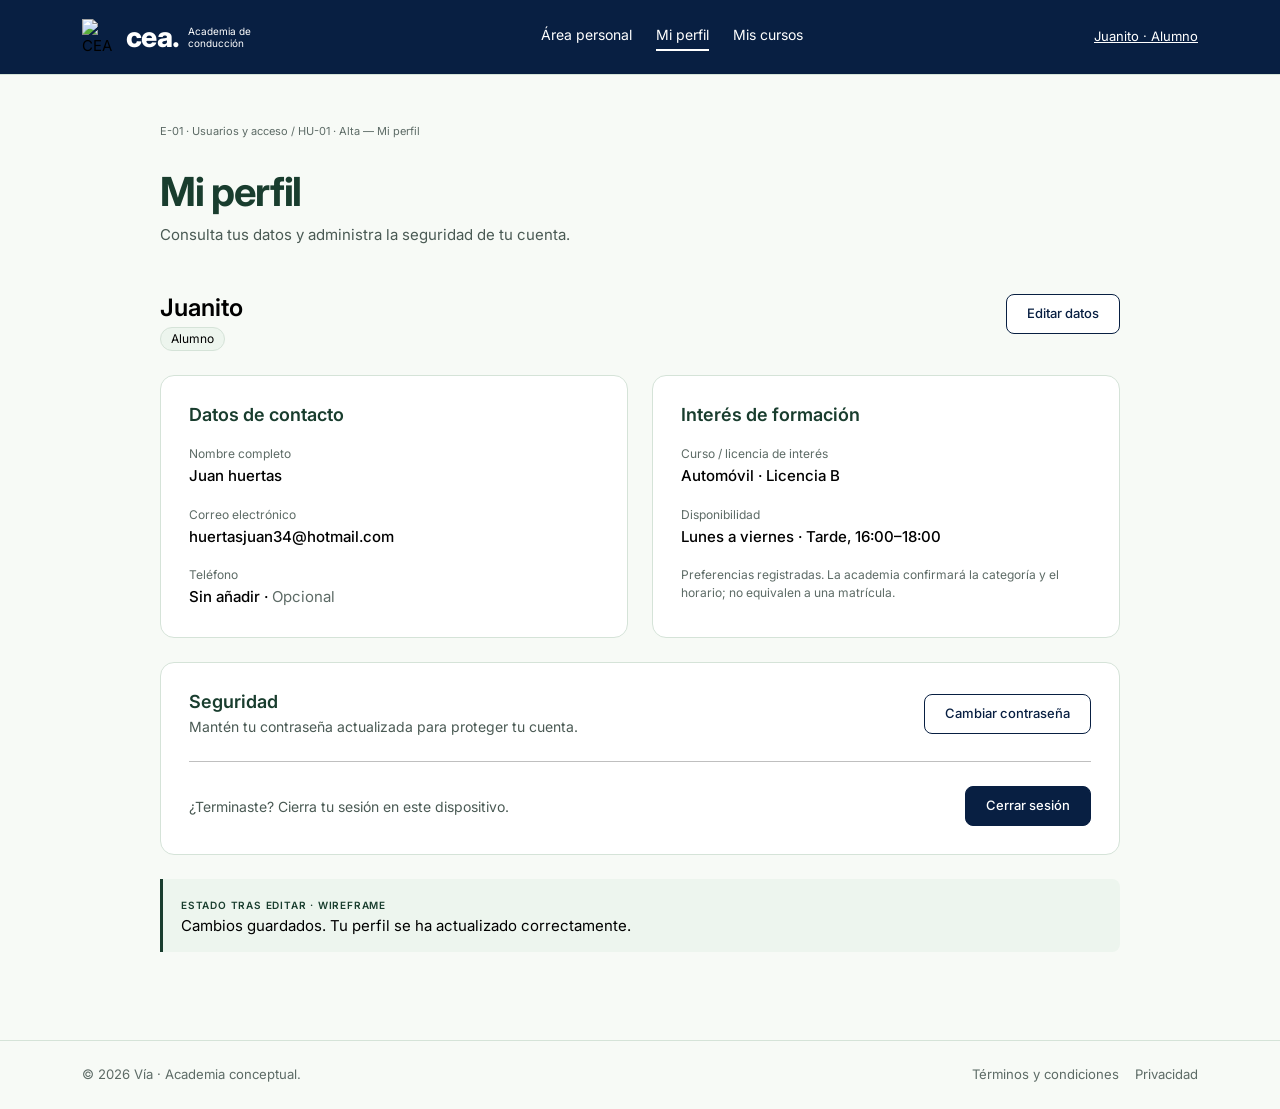
==== pages/perfil.html @ c1e8e7cd "se hizo code de mi perfil con los colores predeterminado commit" ====
<!DOCTYPE html>
<html lang="es">
<head>
  <meta charset="UTF-8">
  <meta name="viewport" content="width=device-width, initial-scale=1.0">
  <title>Mi perfil | CEA</title>
  <link href="https://cdn.jsdelivr.net/npm/bootstrap@5.3.3/dist/css/bootstrap.min.css" rel="stylesheet">
  <link href="https://fonts.googleapis.com/css2?family=Inter:wght@400;500;600;700&display=swap" rel="stylesheet">
  <link rel="stylesheet" href="../css/perfil.css">
</head>
<body>

  <header class="barra">
    <div class="container-xl d-flex align-items-center justify-content-between py-3">
      <a href="index.html" class="marca d-flex align-items-center gap-2">
        <img src="../img/logo_cea.png" alt="CEA" width="36" height="36">
        <span class="marca-nombre">cea.</span>
        <small class="marca-sub d-none d-md-block">Academia de<br>conducción</small>
      </a>

      <nav class="menu d-none d-md-flex gap-4">
        <a href="#">Área personal</a>
        <a href="#" class="activo">Mi perfil</a>
        <a href="#">Mis cursos</a>
      </nav>

      <a href="#" class="usuario">Juanito · Alumno</a>
    </div>
  </header>

  <main class="container-xl py-5">
    <div class="contenido">

      <p class="ruta">E-01 · Usuarios y acceso / HU-01 · Alta — Mi perfil</p>

      <h1 class="titulo">Mi perfil</h1>
      <p class="subtitulo">Consulta tus datos y administra la seguridad de tu cuenta.</p>

      <div class="d-flex justify-content-between align-items-start mt-5 mb-4">
        <div>
          <h2 class="nombre">Juanito</h2>
          <span class="rol">Alumno</span>
        </div>
        <a href="#" class="btn btn-outline-cea">Editar datos</a>
      </div>

      <div class="row g-4">
        <div class="col-md-6">
          <section class="bloque h-100">
            <h3>Datos de contacto</h3>

            <dl class="dato">
              <dt>Nombre completo</dt>
              <dd>Juan huertas</dd>
            </dl>
            <dl class="dato">
              <dt>Correo electrónico</dt>
              <dd>huertasjuan34@hotmail.com</dd>
            </dl>
            <dl class="dato mb-0">
              <dt>Teléfono</dt>
              <dd>Sin añadir · <span class="opcional">Opcional</span></dd>
            </dl>
          </section>
        </div>

        <div class="col-md-6">
          <section class="bloque h-100">
            <h3>Interés de formación</h3>

            <dl class="dato">
              <dt>Curso / licencia de interés</dt>
              <dd>Automóvil · Licencia B</dd>
            </dl>
            <dl class="dato">
              <dt>Disponibilidad</dt>
              <dd>Lunes a viernes · Tarde, 16:00–18:00</dd>
            </dl>
            <p class="nota mb-0">
              Preferencias registradas. La academia confirmará la categoría y el horario; no equivalen a una matrícula.
            </p>
          </section>
        </div>
      </div>

      <section class="bloque mt-4">
        <div class="d-flex flex-column flex-sm-row justify-content-between align-items-sm-center gap-3">
          <div>
            <h3 class="mb-1">Seguridad</h3>
            <p class="texto-suave mb-0">Mantén tu contraseña actualizada para proteger tu cuenta.</p>
          </div>
          <a href="#" class="btn btn-outline-cea">Cambiar contraseña</a>
        </div>

        <hr class="my-4">

        <div class="d-flex flex-column flex-sm-row justify-content-between align-items-sm-center gap-3">
          <p class="texto-suave mb-0">¿Terminaste? Cierra tu sesión en este dispositivo.</p>
          <a href="#" class="btn btn-cea">Cerrar sesión</a>
        </div>
      </section>

      <div class="estado mt-4" role="status">
        <small>ESTADO TRAS EDITAR · WIREFRAME</small>
        <p class="mb-0">Cambios guardados. Tu perfil se ha actualizado correctamente.</p>
      </div>

    </div>
  </main>

  <footer class="pie">
    <div class="container-xl d-flex flex-column flex-md-row justify-content-between gap-2 py-4">
      <small>© 2026 Vía · Academia conceptual.</small>
      <small class="d-flex gap-3">
        <a href="#">Términos y condiciones</a>
        <a href="#">Privacidad</a>
      </small>
    </div>
  </footer>

</body>
</html>
---- css/perfil.css ----
:root {
  --verde-oscuro: #193D2E;
  --azul-oscuro: #081F42;
  --azul-texto: #192642;
  --verde-linea: #D5E3D8;
  --verde-suave: #EDF5EE;
  --fondo: #F7FAF6;
}

body {
  font-family: 'Inter', sans-serif;
  background: var(--fondo);
  color: var(--blanco-texto);
  font-size: 15px;
}

a { text-decoration: none; color: inherit; }

/* encabezado */
.barra {
  background: var(--azul-oscuro);
  border-bottom: 1px solid var(--verde-linea);
}
.marca-sub { font-size: 10px; line-height: 1.2; color: #ffffff; }

.menu a {
  color: #fff;
  font-size: 14px;
  padding-bottom: 4px;
}
.menu a:hover,
.menu a.activo { color: #fff; border-bottom: 2px solid #fff; }

.marca-nombre {
  font-size: 28px;
  font-weight: 800;
  color: #fff;
  letter-spacing: -0.02em;
}

.usuario { color: #fff; font-size: 13px; text-decoration: underline; }

/* contenido */
.contenido { max-width: 960px; margin: 0 auto; }

.ruta { font-size: 11px; color: #5d6b66; margin-bottom: 28px; }

.titulo { font-size: 40px; font-weight: 700; letter-spacing: -0.03em; color: var(--verde-oscuro); }
.subtitulo { color: #4a5a54; margin: 0; }

.nombre { font-size: 24px; font-weight: 600; margin: 0 0 4px; }
.rol {
  display: inline-block;
  font-size: 12px;
  padding: 2px 10px;
  border: 1px solid var(--verde-linea);
  background: var(--verde-suave);
  border-radius: 20px;
}

/* bloques */
.bloque {
  background: #fff;
  border: 1px solid var(--verde-linea);
  border-radius: 14px;
  padding: 28px;
}
.bloque h3 { font-size: 18px; font-weight: 600; margin-bottom: 20px; color: var(--verde-oscuro); }

.dato { margin-bottom: 18px; }
.dato dt { font-size: 12px; font-weight: 400; color: #5d6b66; margin-bottom: 2px; }
.dato dd { margin: 0; font-weight: 500; }
.opcional { color: #5d6b66; font-weight: 400; }

.nota { font-size: 12px; line-height: 1.5; color: #5d6b66; }
.texto-suave { color: #4a5a54; font-size: 14px; }

/* botones */
.btn-cea,
.btn-outline-cea {
  font-size: 13px;
  font-weight: 500;
  padding: 9px 20px;
  border-radius: 8px;
  transition: background .2s, color .2s;
}
.btn-cea { background: var(--azul-oscuro); color: #fff; border: 1px solid var(--azul-oscuro); }
.btn-cea:hover { background: #0d2c5c; color: #fff; }

.btn-outline-cea { background: #fff; color: var(--azul-oscuro); border: 1px solid var(--azul-oscuro); }
.btn-outline-cea:hover { background: var(--azul-oscuro); color: #fff; }

/* mensaje de estado */
.estado {
  background: var(--verde-suave);
  border-left: 3px solid var(--verde-oscuro);
  border-radius: 0 8px 8px 0;
  padding: 14px 18px;
}
.estado small { font-size: 10px; font-weight: 600; letter-spacing: .08em; color: var(--verde-oscuro); }

/* pie */
.pie { border-top: 1px solid var(--verde-linea); color: #5d6b66; margin-top: 40px; }
.pie a:hover { color: var(--verde-oscuro); }
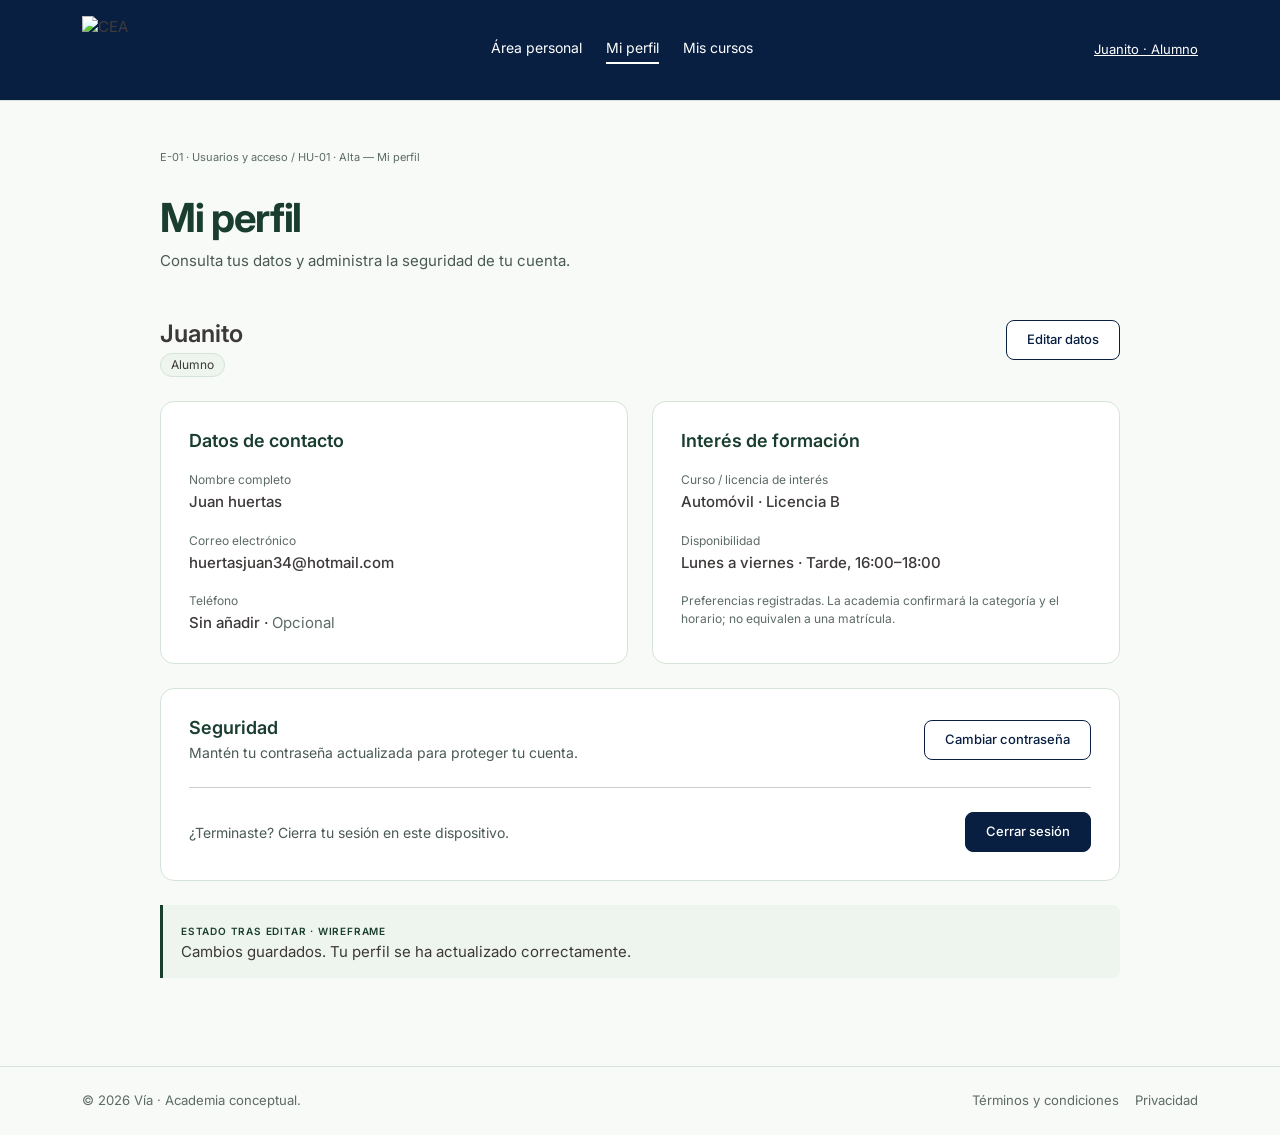
==== commit 33d7d895: "se sube cambios en commit" ====
--- a/pages/perfil.html
+++ b/pages/perfil.html
@@ -13,9 +13,7 @@
   <header class="barra">
     <div class="container-xl d-flex align-items-center justify-content-between py-3">
       <a href="index.html" class="marca d-flex align-items-center gap-2">
-        <img src="../img/logo_cea.png" alt="CEA" width="36" height="36">
-        <span class="marca-nombre">cea.</span>
-        <small class="marca-sub d-none d-md-block">Academia de<br>conducción</small>
+        <img class="logo-marca" src="../img/logo_cea.png" alt="CEA">
       </a>
 
       <nav class="menu d-none d-md-flex gap-4">
--- a/css/perfil.css
+++ b/css/perfil.css
@@ -2,6 +2,7 @@
   --verde-oscuro: #193D2E;
   --azul-oscuro: #081F42;
   --azul-texto: #192642;
+  --blanco-texto: #3d3939;
   --verde-linea: #D5E3D8;
   --verde-suave: #EDF5EE;
   --fondo: #F7FAF6;
@@ -20,6 +21,14 @@
 .barra {
   background: var(--azul-oscuro);
   border-bottom: 1px solid var(--verde-linea);
+}
+.logo-marca {
+ justify-self: start;
+  width: 68px;
+  height: 68px;
+  object-fit: contain;
+  filter: brightness(1.12) contrast(1.08);
+  display: block;
 }
 .marca-sub { font-size: 10px; line-height: 1.2; color: #ffffff; }
 
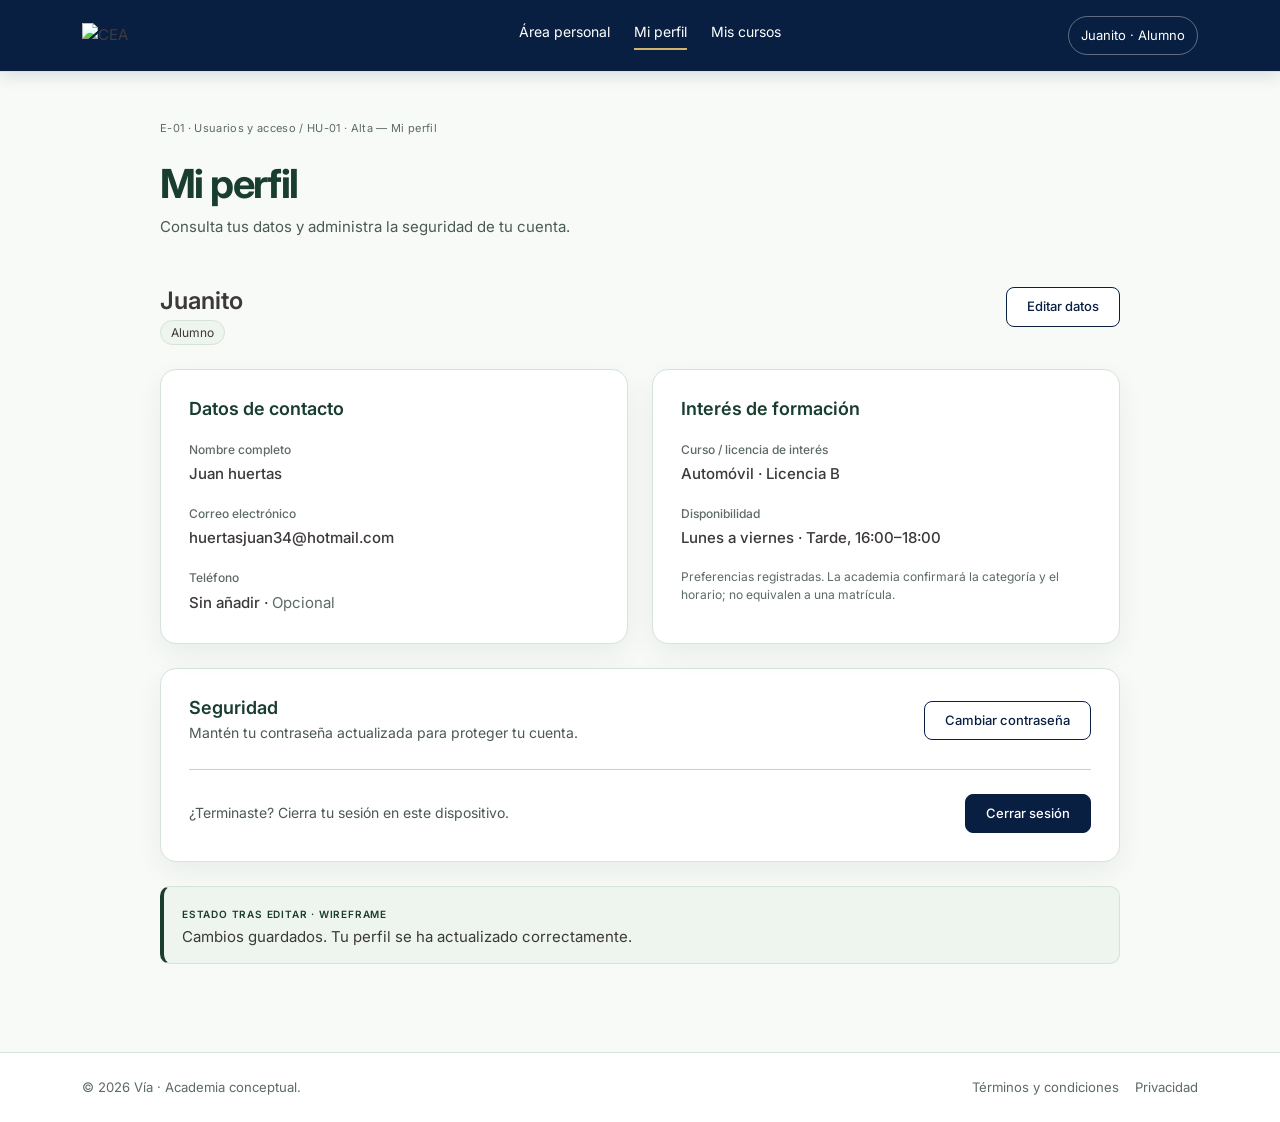
==== commit d31edefd: "Mejoré el estilo de perfil.css: ajusté el logo para que se vea más grande sin deformarse, añadí somb" ====
--- a/pages/perfil.html
+++ b/pages/perfil.html
@@ -12,7 +12,7 @@
 
   <header class="barra">
     <div class="container-xl d-flex align-items-center justify-content-between py-3">
-      <a href="index.html" class="marca d-flex align-items-center gap-2">
+      <a href="index.html" class="logo">
         <img class="logo-marca" src="../img/logo_cea.png" alt="CEA">
       </a>
 
--- a/css/perfil.css
+++ b/css/perfil.css
@@ -6,6 +6,7 @@
   --verde-linea: #D5E3D8;
   --verde-suave: #EDF5EE;
   --fondo: #F7FAF6;
+  --sombra-tarjeta: 0 10px 28px rgba(8, 31, 66, 0.06);
 }
 
 body {
@@ -13,6 +14,7 @@
   background: var(--fondo);
   color: var(--blanco-texto);
   font-size: 15px;
+  line-height: 1.6;
 }
 
 a { text-decoration: none; color: inherit; }
@@ -21,24 +23,31 @@
 .barra {
   background: var(--azul-oscuro);
   border-bottom: 1px solid var(--verde-linea);
+  box-shadow: 0 4px 16px rgba(8, 31, 66, 0.12);
+}
+.logo {
+  display: inline-flex;
+  align-items: center;
+  flex: 0 0 auto;
 }
 .logo-marca {
- justify-self: start;
-  width: 68px;
-  height: 68px;
+  width: 150px;
+  max-width: 100%;
+  height: auto;
   object-fit: contain;
   filter: brightness(1.12) contrast(1.08);
   display: block;
 }
-.marca-sub { font-size: 10px; line-height: 1.2; color: #ffffff; }
 
 .menu a {
   color: #fff;
   font-size: 14px;
   padding-bottom: 4px;
+  border-bottom: 2px solid transparent;
+  transition: color .2s ease, border-color .2s ease;
 }
 .menu a:hover,
-.menu a.activo { color: #fff; border-bottom: 2px solid #fff; }
+.menu a.activo { color: #fff; border-bottom-color: #d6b36a; }
 
 .marca-nombre {
   font-size: 28px;
@@ -47,14 +56,38 @@
   letter-spacing: -0.02em;
 }
 
-.usuario { color: #fff; font-size: 13px; text-decoration: underline; }
+.usuario {
+  color: #fff;
+  font-size: 13px;
+  padding: 8px 12px;
+  border: 1px solid rgba(255, 255, 255, 0.35);
+  border-radius: 999px;
+  transition: background-color .2s ease, border-color .2s ease;
+}
+.usuario:hover {
+  color: #fff;
+  background: rgba(255, 255, 255, 0.1);
+  border-color: rgba(255, 255, 255, 0.7);
+}
 
 /* contenido */
 .contenido { max-width: 960px; margin: 0 auto; }
 
-.ruta { font-size: 11px; color: #5d6b66; margin-bottom: 28px; }
+.ruta {
+  font-size: 11px;
+  color: #5d6b66;
+  margin-bottom: 24px;
+  letter-spacing: .03em;
+}
 
-.titulo { font-size: 40px; font-weight: 700; letter-spacing: -0.03em; color: var(--verde-oscuro); }
+.titulo {
+  font-size: clamp(2rem, 5vw, 2.5rem);
+  font-weight: 700;
+  letter-spacing: -0.04em;
+  color: var(--verde-oscuro);
+  line-height: 1.15;
+  margin-bottom: 8px;
+}
 .subtitulo { color: #4a5a54; margin: 0; }
 
 .nombre { font-size: 24px; font-weight: 600; margin: 0 0 4px; }
@@ -71,13 +104,24 @@
 .bloque {
   background: #fff;
   border: 1px solid var(--verde-linea);
-  border-radius: 14px;
-  padding: 28px;
+  border-radius: 16px;
+  padding: clamp(20px, 3vw, 28px);
+  box-shadow: var(--sombra-tarjeta);
+  transition: border-color .2s ease, box-shadow .2s ease;
 }
-.bloque h3 { font-size: 18px; font-weight: 600; margin-bottom: 20px; color: var(--verde-oscuro); }
+.bloque:hover {
+  border-color: #b8d0bf;
+  box-shadow: 0 14px 32px rgba(8, 31, 66, 0.09);
+}
+.bloque h3 {
+  font-size: 18px;
+  font-weight: 600;
+  margin-bottom: 20px;
+  color: var(--verde-oscuro);
+}
 
 .dato { margin-bottom: 18px; }
-.dato dt { font-size: 12px; font-weight: 400; color: #5d6b66; margin-bottom: 2px; }
+.dato dt { font-size: 12px; font-weight: 500; color: #5d6b66; margin-bottom: 3px; }
 .dato dd { margin: 0; font-weight: 500; }
 .opcional { color: #5d6b66; font-weight: 400; }
 
@@ -91,7 +135,20 @@
   font-weight: 500;
   padding: 9px 20px;
   border-radius: 8px;
-  transition: background .2s, color .2s;
+  transition: background .2s ease, color .2s ease, transform .2s ease, box-shadow .2s ease;
+}
+.btn-cea:hover,
+.btn-outline-cea:hover {
+  transform: translateY(-1px);
+  box-shadow: 0 5px 12px rgba(8, 31, 66, 0.14);
+}
+.btn-cea:focus-visible,
+.btn-outline-cea:focus-visible,
+.menu a:focus-visible,
+.usuario:focus-visible,
+.pie a:focus-visible {
+  outline: 3px solid #d6b36a;
+  outline-offset: 3px;
 }
 .btn-cea { background: var(--azul-oscuro); color: #fff; border: 1px solid var(--azul-oscuro); }
 .btn-cea:hover { background: #0d2c5c; color: #fff; }
@@ -102,12 +159,23 @@
 /* mensaje de estado */
 .estado {
   background: var(--verde-suave);
-  border-left: 3px solid var(--verde-oscuro);
-  border-radius: 0 8px 8px 0;
+  border: 1px solid var(--verde-linea);
+  border-left: 4px solid var(--verde-oscuro);
+  border-radius: 10px;
   padding: 14px 18px;
 }
 .estado small { font-size: 10px; font-weight: 600; letter-spacing: .08em; color: var(--verde-oscuro); }
 
 /* pie */
-.pie { border-top: 1px solid var(--verde-linea); color: #5d6b66; margin-top: 40px; }
-.pie a:hover { color: var(--verde-oscuro); }+.pie { border-top: 1px solid var(--verde-linea); background: #fff; color: #5d6b66; margin-top: 40px; }
+.pie a:hover { color: var(--verde-oscuro); }
+
+@media (max-width: 575.98px) {
+  .logo-marca { width: 124px; }
+  .usuario { font-size: 12px; padding: 7px 9px; }
+  .contenido > .d-flex.justify-content-between {
+    flex-direction: column;
+    align-items: flex-start !important;
+    gap: 16px;
+  }
+}
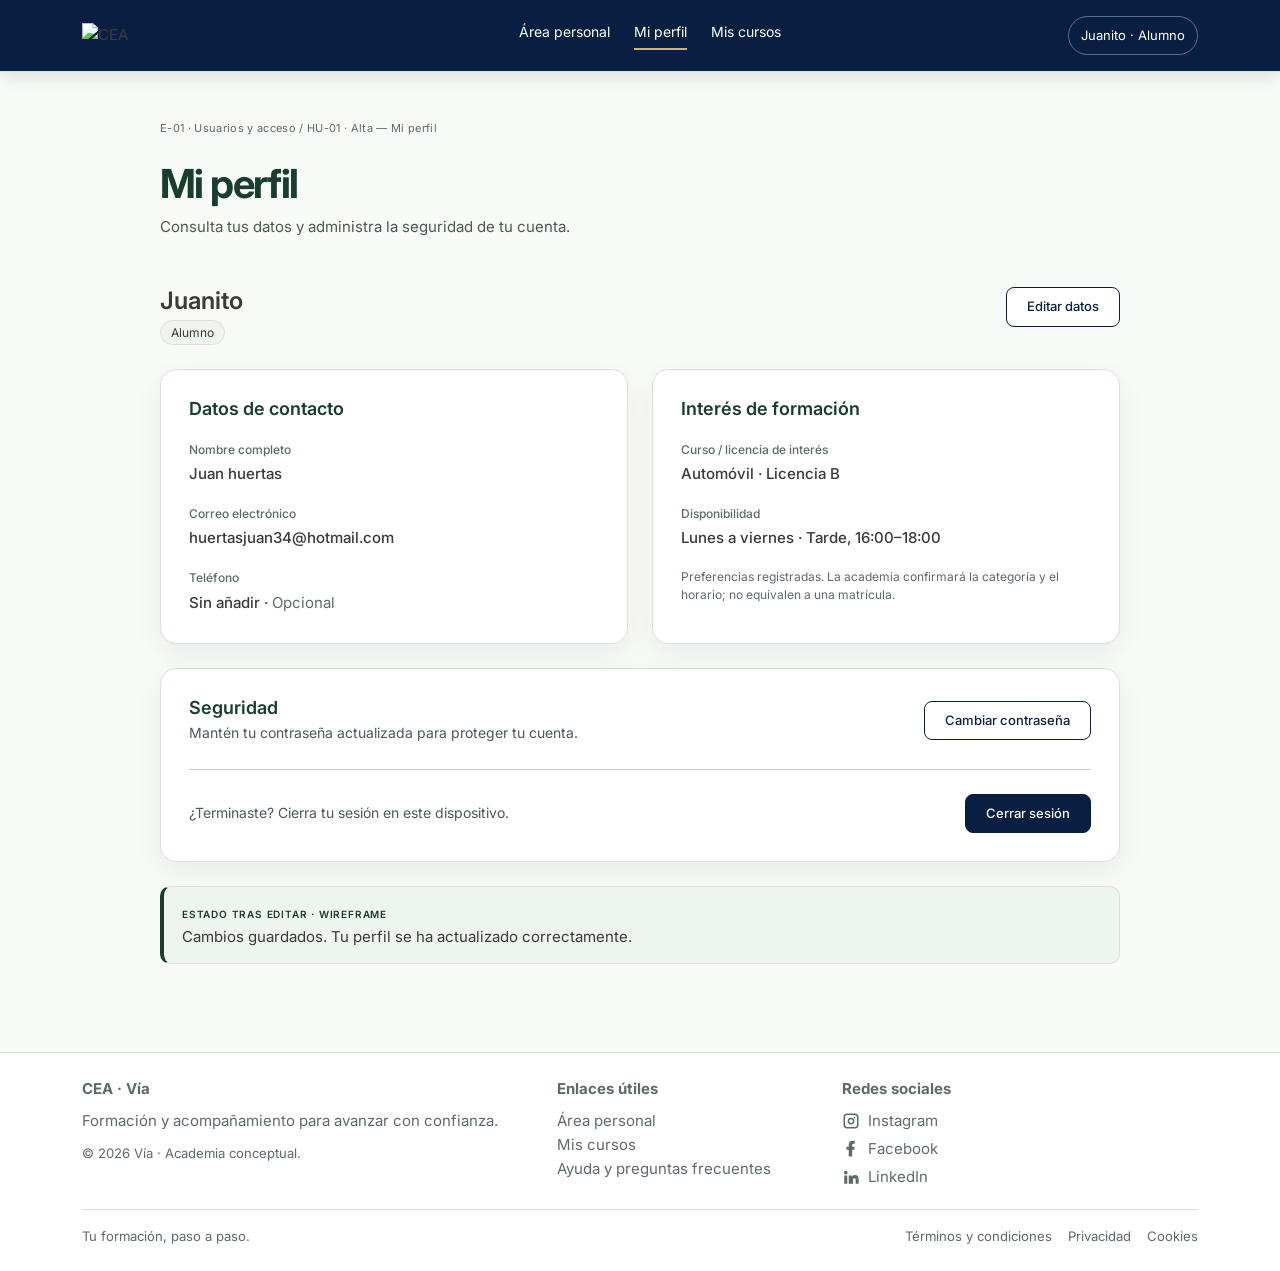
==== commit b5872ce7: "se modifico el footer commit" ====
--- a/pages/perfil.html
+++ b/pages/perfil.html
@@ -107,12 +107,60 @@
   </main>
 
   <footer class="pie">
-    <div class="container-xl d-flex flex-column flex-md-row justify-content-between gap-2 py-4">
-      <small>© 2026 Vía · Academia conceptual.</small>
-      <small class="d-flex gap-3">
-        <a href="#">Términos y condiciones</a>
-        <a href="#">Privacidad</a>
-      </small>
+    <div class="container-xl py-4">
+      <div class="row g-4">
+        <div class="col-md-5">
+          <strong>CEA · Vía</strong>
+          <p class="mb-2 mt-2">Formación y acompañamiento para avanzar con confianza.</p>
+          <small>© 2026 Vía · Academia conceptual.</small>
+        </div>
+        <div class="col-6 col-md-3">
+          <strong>Enlaces útiles</strong>
+          <ul class="list-unstyled mt-2 mb-0">
+            <li><a href="#">Área personal</a></li>
+            <li><a href="#">Mis cursos</a></li>
+            <li><a href="#">Ayuda y preguntas frecuentes</a></li>
+          </ul>
+        </div>
+        <div class="col-6 col-md-4">
+          <strong>Redes sociales</strong>
+          <ul class="list-unstyled mt-2 mb-0">
+            <li>
+              <a href="#" class="d-inline-flex align-items-center gap-2">
+                <svg width="18" height="18" viewBox="0 0 24 24" fill="currentColor" aria-hidden="true">
+                  <path d="M7 2h10a5 5 0 0 1 5 5v10a5 5 0 0 1-5 5H7a5 5 0 0 1-5-5V7a5 5 0 0 1 5-5Zm0 2a3 3 0 0 0-3 3v10a3 3 0 0 0 3 3h10a3 3 0 0 0 3-3V7a3 3 0 0 0-3-3H7Zm5 3.5A4.5 4.5 0 1 1 7.5 12 4.5 4.5 0 0 1 12 7.5Zm0 2A2.5 2.5 0 1 0 14.5 12 2.5 2.5 0 0 0 12 9.5ZM16.8 6.2a1.05 1.05 0 1 1-1.05 1.05A1.05 1.05 0 0 1 16.8 6.2Z"/>
+                </svg>
+                <span>Instagram</span>
+              </a>
+            </li>
+            <li>
+              <a href="#" class="d-inline-flex align-items-center gap-2">
+                <svg width="18" height="18" viewBox="0 0 24 24" fill="currentColor" aria-hidden="true">
+                  <path d="M13.5 22v-9h3l.5-4h-3.5V7c0-1.1.3-2 2-2H17V1.2c-.4-.1-1.7-.2-3-.2-3 0-5 1.8-5 5.1V9H6v4h3v9h4.5Z"/>
+                </svg>
+                <span>Facebook</span>
+              </a>
+            </li>
+            <li>
+              <a href="#" class="d-inline-flex align-items-center gap-2">
+                <svg width="18" height="18" viewBox="0 0 24 24" fill="currentColor" aria-hidden="true">
+                  <path d="M5 3.5A2.5 2.5 0 1 1 5 8.5a2.5 2.5 0 0 1 0-5ZM3 10h4v11H3V10Zm6 0h4v1.5h.1a4.4 4.4 0 0 1 4-2.2c4.3 0 5.1 2.8 5.1 6.5V21h-4v-4.7c0-1.1 0-2.6-1.6-2.6s-1.8 1.3-1.8 2.5V21H9V10Z"/>
+                </svg>
+                <span>LinkedIn</span>
+              </a>
+            </li>
+          </ul>
+        </div>
+      </div>
+      <hr class="my-3">
+      <div class="d-flex flex-column flex-md-row justify-content-between gap-2">
+        <small>Tu formación, paso a paso.</small>
+        <small class="d-flex gap-3">
+          <a href="#">Términos y condiciones</a>
+          <a href="#">Privacidad</a>
+          <a href="#">Cookies</a>
+        </small>
+      </div>
     </div>
   </footer>
 
